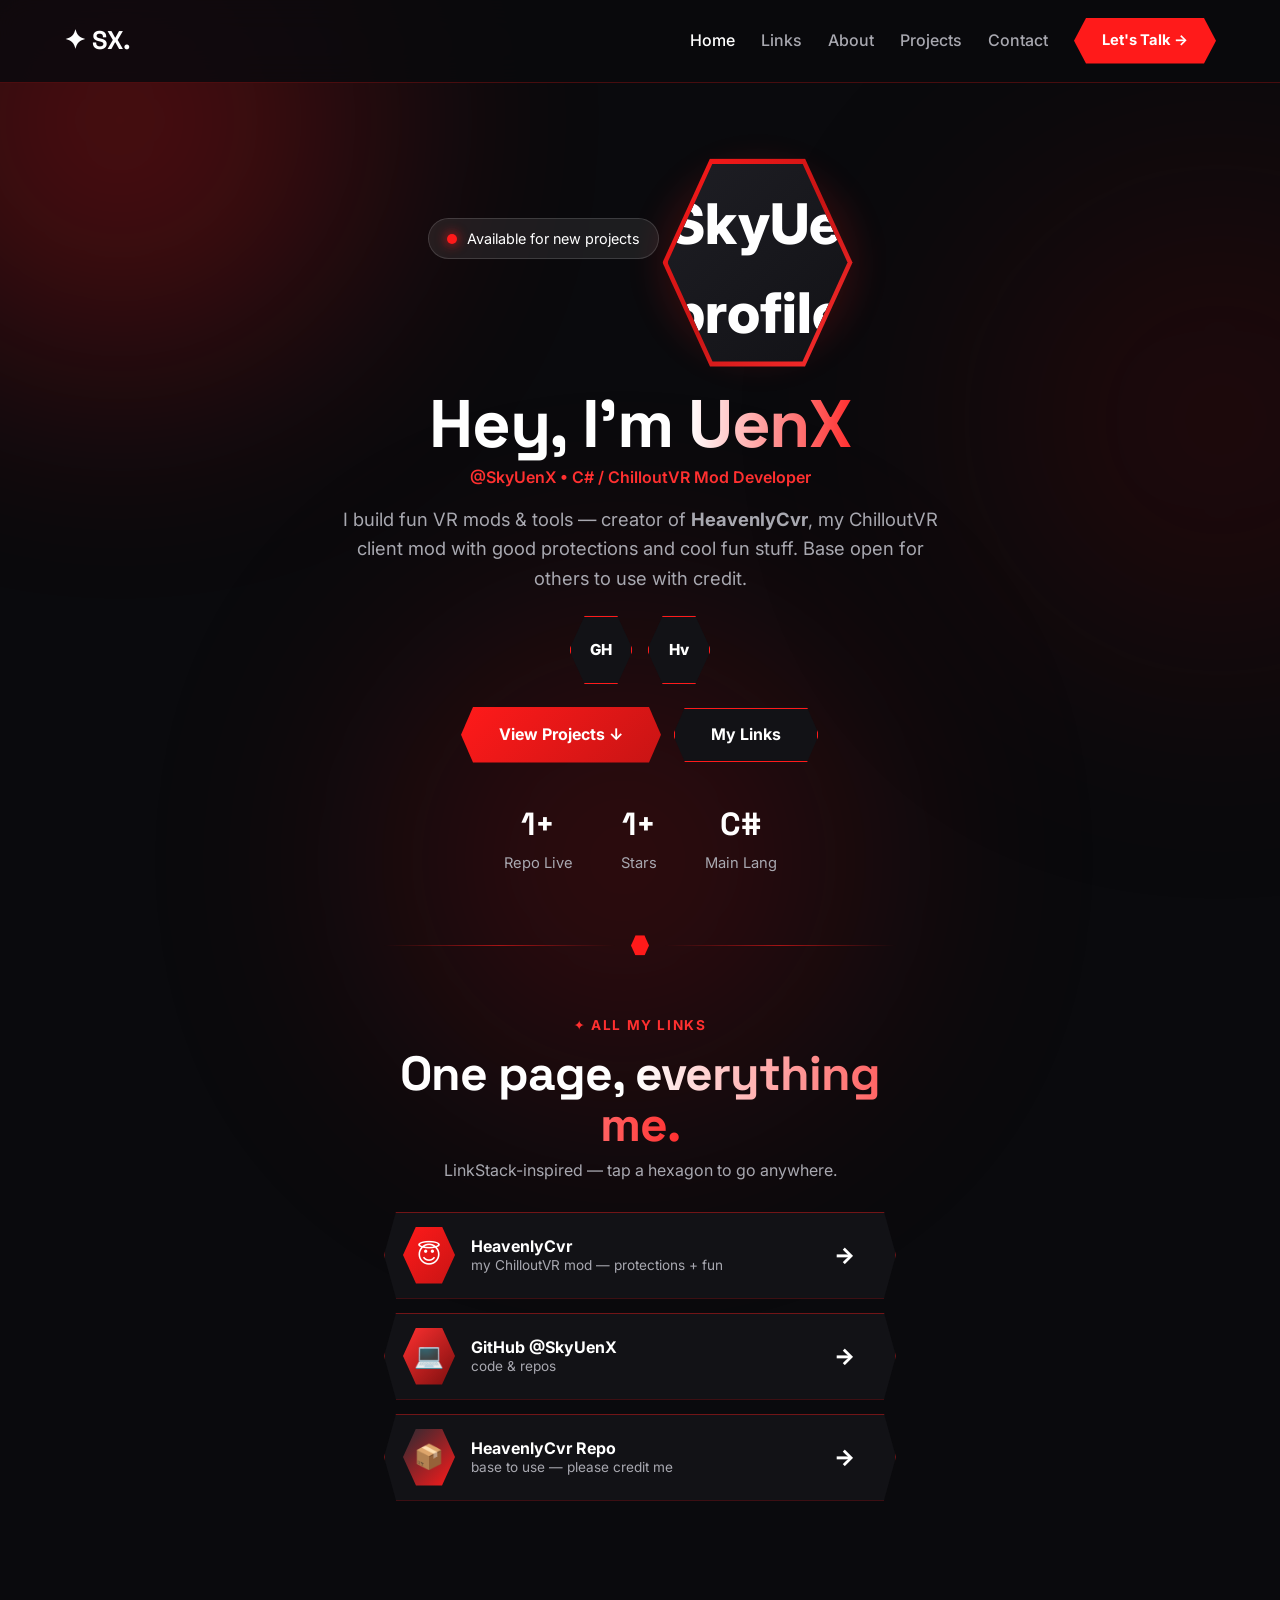
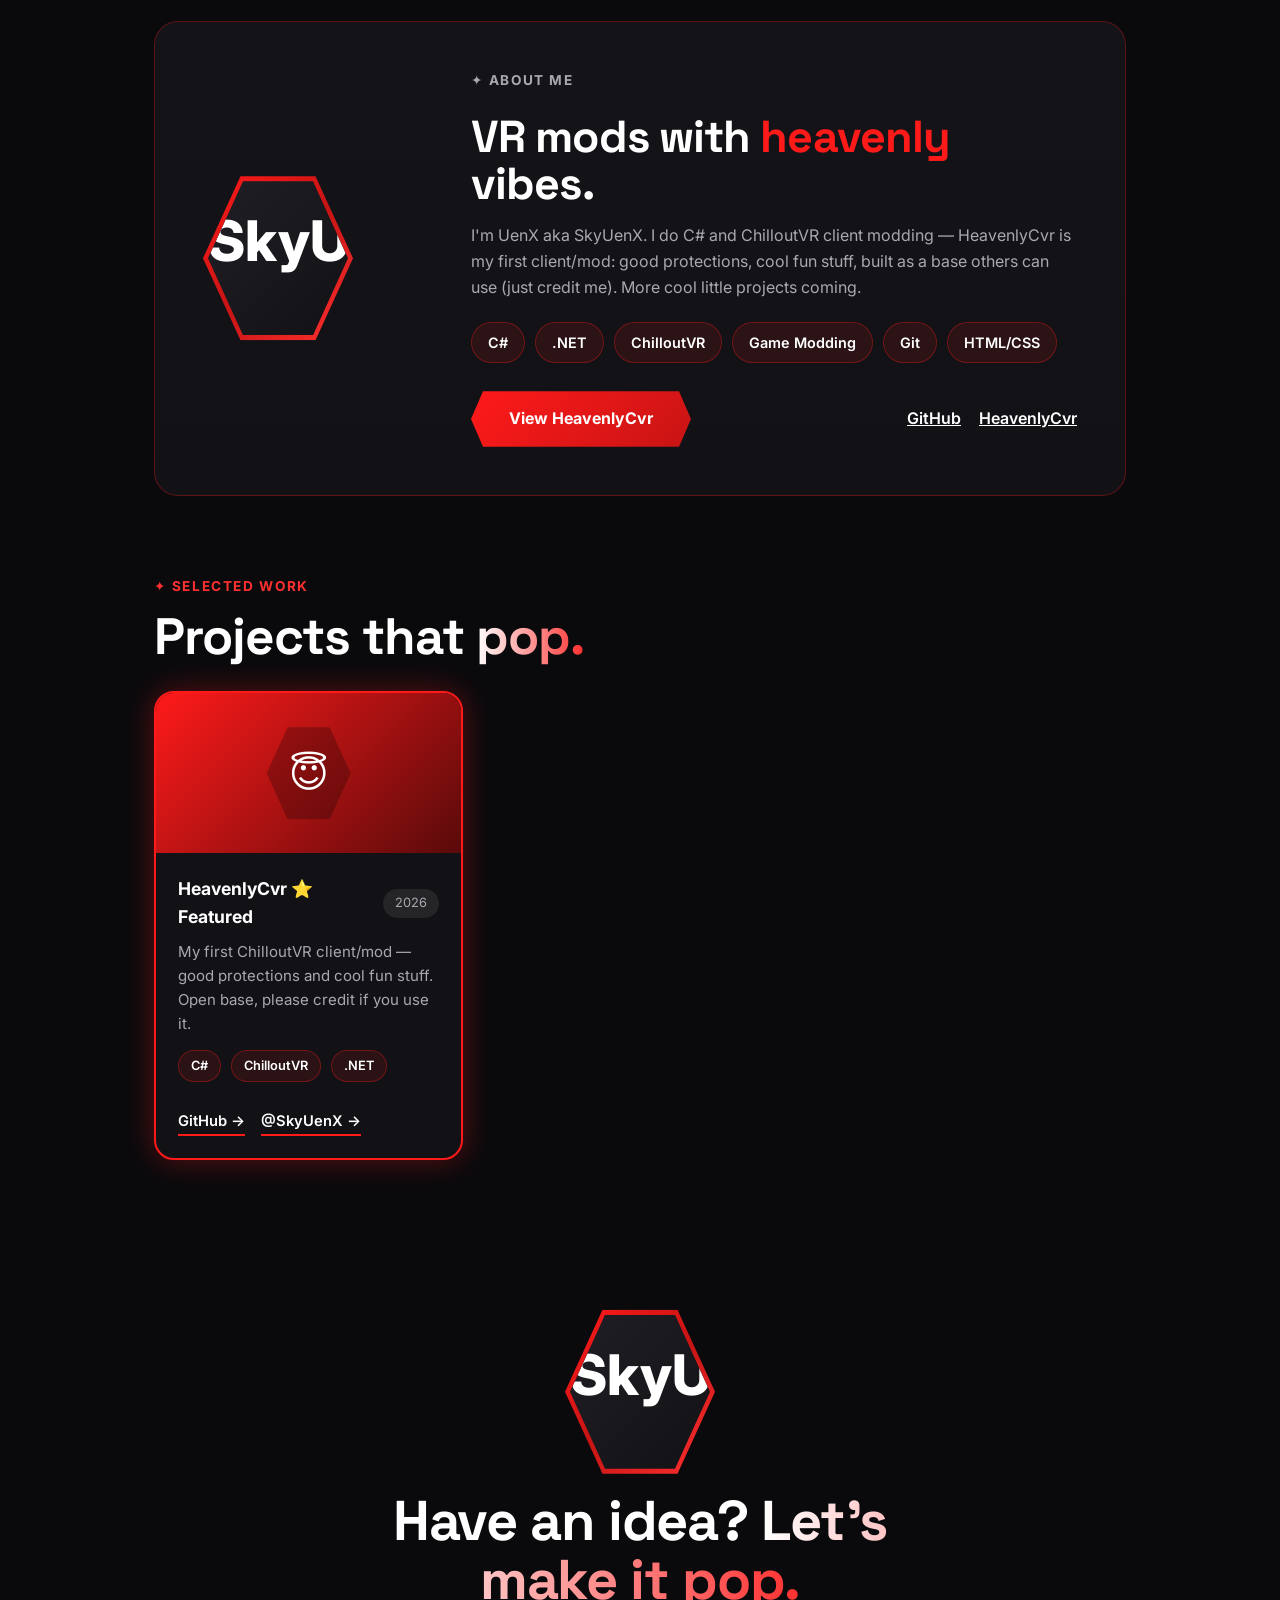
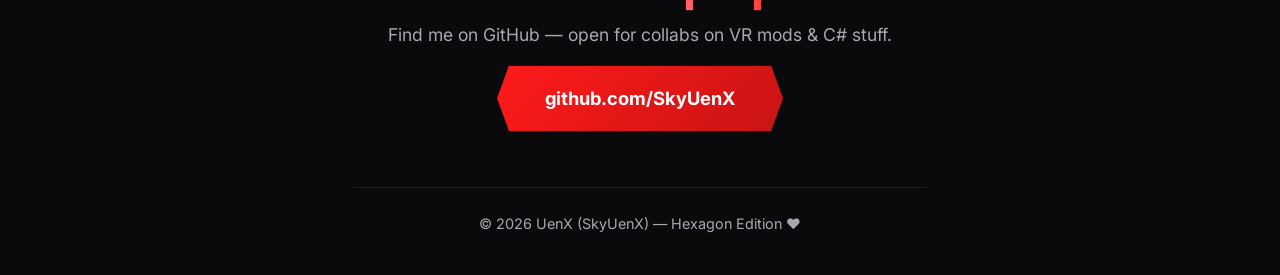
==== index.html @ cece9b30 "Launch hexagon portfolio" ====
<!DOCTYPE html>
<html lang="en">
<head>
  <meta charset="UTF-8" />
  <meta name="viewport" content="width=device-width, initial-scale=1.0" />
  <title>UenX (SkyUenX) — Portfolio</title>
  <meta name="description" content="Portfolio of UenX aka SkyUenX — C# developer, creator of HeavenlyCvr ChilloutVR client mod." />
  <link rel="stylesheet" href="styles.css" />
  <link rel="preconnect" href="https://fonts.googleapis.com">
  <link rel="preconnect" href="https://fonts.gstatic.com" crossorigin>
  <link href="https://fonts.googleapis.com/css2?family=Inter:wght@400;500;600;700&family=Space+Grotesk:wght@500;600;700&display=swap" rel="stylesheet">
</head>
<body>
  <div class="blob blob-1"></div>
  <div class="blob blob-2"></div>
  <div class="blob blob-3"></div>

  <nav class="nav">
    <a href="#" class="logo">✦ SX.</a>
    <div class="nav-links">
      <a href="#home" class="active">Home</a>
      <a href="#links">Links</a>
      <a href="#about">About</a>
      <a href="#projects">Projects</a>
      <a href="#contact">Contact</a>
      <a href="#contact" class="btn-hex btn-hex-small">Let's Talk →</a>
    </div>
    <button class="menu-btn" aria-label="Menu">☰</button>
  </nav>

  <main>
    <!-- HERO / PROFILE — LinkStack style + old_portfolio vibe -->
    <section id="home" class="hero reveal">
      <div class="hero-badge">
        <span class="dot"></span>
        Available for new projects
      </div>

      <!-- HEXAGON AVATAR -->
      <div class="hex-avatar-wrap">
        <div class="hex-avatar-border">
          <div class="hex-avatar"><img src="https://avatars.githubusercontent.com/u/292712894?v=4" alt="SkyUenX profile"></div>
        </div>
        <div class="hex-glow"></div>
      </div>

      <h1>
        Hey, I'm <span class="gradient-text">UenX</span>
      </h1>
      <p class="handle">@SkyUenX • C# / ChilloutVR Mod Developer</p>
      <p class="subtitle">
        I build fun VR mods & tools — creator of
        <strong>HeavenlyCvr</strong>, my ChilloutVR client mod with
        good protections and cool fun stuff. Base open for others to use with credit.
      </p>

      <!-- HEXAGON SOCIAL ICONS -->
      <div class="hex-socials">
        <!-- EDIT LINKS -->
        <a href="https://github.com/SkyUenX" target="_blank" rel="noopener" class="hex-icon" title="GitHub">GH</a>
        <a href="https://github.com/SkyUenX/HeavenlyCvr" target="_blank" rel="noopener" class="hex-icon" title="HeavenlyCvr">Hv</a>
      </div>

      <div class="hero-cta">
        <a href="#projects" class="btn-hex btn-hex-primary">View Projects ↓</a>
        <a href="#links" class="btn-hex btn-hex-ghost">My Links</a>
      </div>

      <div class="hero-stats">
        <div><strong data-count="1">0</strong><span>Repo Live</span></div>
        <div><strong data-count="1">0</strong><span>Stars</span></div>
        <div><strong>C#</strong><span>Main Lang</span></div>
      </div>
    </section>

    <div class="heavenly-divider" aria-hidden="true">
      <span class="divider-line"></span>
      <span class="divider-hex"></span>
      <span class="divider-line"></span>
    </div>

    <!-- LINKS — LinkStack style, hexagon buttons -->
    <section id="links" class="links reveal">
      <p class="label">✦ ALL MY LINKS</p>
      <h2>One page, <span class="gradient-text">everything me.</span></h2>
      <p class="section-sub">LinkStack-inspired — tap a hexagon to go anywhere.</p>

      <div class="link-list">
        <!-- EDIT THESE: your real links -->
        <a href="#projects" class="hex-link hex-link-1">
          <span class="hex-link-icon">😇</span>
          <span class="hex-link-text"><strong>HeavenlyCvr</strong><small>my ChilloutVR mod — protections + fun</small></span>
          <span class="hex-link-arrow">→</span>
        </a>
        <a href="https://github.com/SkyUenX" target="_blank" rel="noopener" class="hex-link hex-link-2">
          <span class="hex-link-icon">💻</span>
          <span class="hex-link-text"><strong>GitHub @SkyUenX</strong><small>code & repos</small></span>
          <span class="hex-link-arrow">→</span>
        </a>
        <a href="https://github.com/SkyUenX/HeavenlyCvr" target="_blank" rel="noopener" class="hex-link hex-link-3">
          <span class="hex-link-icon">📦</span>
          <span class="hex-link-text"><strong>HeavenlyCvr Repo</strong><small>base to use — please credit me</small></span>
          <span class="hex-link-arrow">→</span>
        </a>
      </div>
    </section>

    <!-- ABOUT -->
    <section id="about" class="about reveal">
      <div class="about-card">
        <div class="about-photo">
          <div class="hex-avatar-wrap small">
            <div class="hex-avatar-border">
              <div class="hex-avatar"><img src="https://avatars.githubusercontent.com/u/292712894?v=4" alt="SkyUenX"></div>
            </div>
          </div>
        </div>
        <div class="about-text">
          <p class="label">✦ ABOUT ME</p>
          <h2>VR mods with <em>heavenly</em> vibes.</h2>
          <p>
            I'm UenX aka SkyUenX. I do C# and ChilloutVR client modding —
            HeavenlyCvr is my first client/mod: good protections, cool fun stuff,
            built as a base others can use (just credit me). More cool little projects coming.
          </p>
          <div class="tags">
            <span>C#</span><span>.NET</span><span>ChilloutVR</span>
            <span>Game Modding</span><span>Git</span><span>HTML/CSS</span>
          </div>
          <div class="about-buttons">
            <a href="https://github.com/SkyUenX/HeavenlyCvr" target="_blank" rel="noopener" class="btn-hex btn-hex-primary">View HeavenlyCvr</a>
            <div class="socials">
              <a href="https://github.com/SkyUenX" target="_blank" rel="noopener">GitHub</a>
              <a href="https://github.com/SkyUenX/HeavenlyCvr" target="_blank" rel="noopener">HeavenlyCvr</a>
            </div>
          </div>
        </div>
      </div>
    </section>

    <!-- PROJECTS -->
    <section id="projects" class="projects reveal">
      <p class="label">✦ SELECTED WORK</p>
      <div class="projects-header">
        <h2>Projects that <span class="gradient-text">pop.</span></h2>
      </div>

      <div class="projects-grid">
        <article class="project-card featured" data-category="web">
          <div class="project-thumb thumb-1"><span class="mini-hex">😇</span></div>
          <div class="project-body">
            <div class="project-top"><h3>HeavenlyCvr ⭐ Featured</h3><span class="year">2026</span></div>
            <p>My first ChilloutVR client/mod — good protections and cool fun stuff. Open base, please credit if you use it.</p>
            <div class="tags small"><span>C#</span><span>ChilloutVR</span><span>.NET</span></div>
            <div class="project-links"><a href="https://github.com/SkyUenX/HeavenlyCvr" target="_blank" rel="noopener">GitHub →</a><a href="https://github.com/SkyUenX" target="_blank" rel="noopener">@SkyUenX →</a></div>
          </div>
        </article>

      </div>
    </section>

    <!-- CONTACT / FOOTER -->
    <section id="contact" class="contact reveal">
      <div class="hex-avatar-wrap small center">
        <div class="hex-avatar-border">
          <div class="hex-avatar"><img src="https://avatars.githubusercontent.com/u/292712894?v=4" alt="SkyUenX"></div>
        </div>
      </div>
      <h2>Have an idea? <span class="gradient-text">Let's make it pop.</span></h2>
      <p>Find me on GitHub — open for collabs on VR mods & C# stuff.</p>
      <a href="https://github.com/SkyUenX" target="_blank" rel="noopener" class="btn-hex btn-hex-primary btn-hex-big">github.com/SkyUenX</a>
      <footer>© 2026 UenX (SkyUenX) — Hexagon Edition ♥</footer>
    </section>
  </main>

  <script src="script.js"></script>
</body>
</html>
---- styles.css ----
:root {
  /* HeavenlyCvr honeycomb theme — exact match to HeavenlyStyle.cs */
  --bg: #0a0a0d;
  --card: #121216;
  --text: #ffffff;
  --muted: #a8a8b0;
  --pink: #ff1a1a;
  --orange: #c81414;
  --yellow: #ff3030;
  --lime: #ffffff;
  --purple: #2a0d0d;
  --cyan: #ff8080;
  --accent: #ff1a1a;
  --accent-dark: #c81414;
  --face: #121216;
  --radius: 24px;
  --hex-pointy: polygon(25% 0%, 75% 0%, 100% 50%, 75% 100%, 25% 100%, 0% 50%);
  --hex-wide: polygon(12px 0, calc(100% - 12px) 0, 100% 50%, calc(100% - 12px) 100%, 12px 100%, 0 50%);
}

* { margin: 0; padding: 0; box-sizing: border-box; }

body {
  font-family: 'Inter', system-ui, sans-serif;
  background: var(--bg);
  color: var(--text);
  overflow-x: hidden;
  line-height: 1.6;
}

h1, h2, .logo {
  font-family: 'Space Grotesk', sans-serif;
  line-height: 1.05;
  letter-spacing: -0.02em;
}

/* background blobs — heavenly red glow */
.blob {
  position: fixed; width: 480px; height: 480px;
  border-radius: 50%; filter: blur(130px);
  opacity: 0.28; z-index: -1;
  animation: float 12s ease-in-out infinite alternate;
}
.blob-1 { background: #ff1a1a; top: -120px; left: -120px; }
.blob-2 { background: #5a0a0a; top: 20%; right: -180px; animation-delay: -4s; }
.blob-3 { background: #c81414; bottom: -200px; left: 30%; animation-delay: -8s; opacity: 0.2; }
@keyframes float { to { transform: translate(60px, 80px) scale(1.15); } }

/* nav */
.nav {
  display: flex; justify-content: space-between; align-items: center;
  padding: 18px 5vw; position: sticky; top: 0;
  backdrop-filter: blur(16px);
  background: rgba(10,10,13,0.85);
  border-bottom: 1px solid rgba(255,26,26,0.25);
  z-index: 10;
}
.logo { font-size: 1.6rem; font-weight: 700; color: #fff; text-decoration: none; }
.nav-links { display: flex; gap: 26px; align-items: center; }
.nav-links a:not(.btn-hex) { color: var(--muted); text-decoration: none; font-weight: 500; }
.nav-links a.active, .nav-links a:not(.btn-hex):hover { color: #fff; }
.menu-btn { display: none; background: none; border: 0; color: #fff; font-size: 1.6rem; }

/* ===== HEXAGON BUTTONS ===== */
.btn-hex {
  display: inline-block;
  padding: 15px 38px;
  font-weight: 700; text-decoration: none;
  clip-path: var(--hex-wide);
  transition: transform .2s, filter .2s;
  border: 0; cursor: pointer; font-size: 1rem;
  text-align: center;
}
.btn-hex-small { padding: 11px 28px; font-size: .92rem; background: var(--accent); color: #fff !important; }
.btn-hex-primary {
  background: linear-gradient(135deg, #ff1a1a, #c81414);
  color: #fff;
  /* red edge glow like Heavenly hex plates */
  filter: drop-shadow(0 0 12px rgba(255,26,26,.45));
}
.btn-hex-ghost { background: #121216; color: #fff; outline: 1px solid var(--accent); outline-offset: -2px; }
.btn-hex-big { font-size: 1.15rem; padding: 18px 48px; margin-top: 16px; }
.btn-hex:hover { transform: translateY(-3px) scale(1.03); filter: brightness(1.1); }

.btn-hex-filter {
  padding: 10px 28px; font-weight: 700; cursor: pointer;
  background: rgba(255,255,255,.07); color: var(--muted);
  clip-path: var(--hex-wide); border: 0;
}
.btn-hex-filter.active, .btn-hex-filter:hover { background: var(--accent); color: #fff; }

/* ===== HEXAGON AVATAR ===== */
.hex-avatar-wrap { position: relative; display: inline-block; margin: 26px 0 10px; }
.hex-avatar-wrap.small { margin: 0; }
.hex-avatar-wrap.center { display: flex; justify-content: center; margin-bottom: 18px; }
.hex-avatar-border {
  width: 190px; height: 208px;
  background: linear-gradient(135deg, #ff1a1a, #c81414, #ff3030);
  clip-path: var(--hex-pointy);
  padding: 5px;
  display: flex; align-items: center; justify-content: center;
  animation: spin-glow 8s linear infinite;
  filter: drop-shadow(0 0 24px rgba(255,26,26,.5));
}
.hex-avatar-wrap.small .hex-avatar-border { width: 150px; height: 164px; }
.hex-avatar {
  width: 100%; height: 100%;
  background: linear-gradient(135deg, #1e1e24, #121216);
  clip-path: var(--hex-pointy);
  display: flex; align-items: center; justify-content: center;
  font-size: 3.5rem; font-weight: 800; color: #fff;
  overflow: hidden;
}
.hex-avatar img { width: 100%; height: 100%; object-fit: cover; clip-path: var(--hex-pointy); }
.hex-glow {
  position: absolute; inset: -20px;
  background: radial-gradient(circle, rgba(255,26,26,.4), transparent 70%);
  z-index: -1; filter: blur(10px);
}

/* ===== HEXAGON SOCIAL ICONS ===== */
.hex-socials { display: flex; gap: 14px; justify-content: center; margin: 22px 0; flex-wrap: wrap; }
.hex-icon {
  width: 64px; height: 70px;
  background: #121216;
  clip-path: var(--hex-pointy);
  display: flex; align-items: center; justify-content: center;
  color: #fff; font-weight: 800; text-decoration: none; font-size: .95rem;
  border: 0; transition: transform .2s;
  outline: 1px solid var(--accent); outline-offset: -2px;
}
.hex-icon:hover { transform: translateY(-4px) scale(1.08); background: linear-gradient(135deg, #ff1a1a, #c81414); color: #fff; }

/* hero — centered LinkStack style */
.hero { padding: 50px 5vw 30px; max-width: 760px; margin: 0 auto; text-align: center; }
.hero-badge {
  display: inline-flex; align-items: center; gap: 10px;
  background: rgba(255,255,255,.08);
  border: 1px solid rgba(255,255,255,.14);
  padding: 8px 18px; border-radius: 100px;
  font-size: .9rem; margin-bottom: 8px;
}
.dot { width: 10px; height: 10px; border-radius: 50%; background: #ff1a1a; box-shadow: 0 0 12px #ff1a1a; animation: pulse 1.5s infinite; }
@keyframes pulse { 50% { opacity: .4; } }

.hero h1 { font-size: clamp(2.4rem, 6vw, 4.2rem); font-weight: 700; margin-top: 12px; }
.gradient-text {
  background: linear-gradient(90deg, #ffffff, #ff3030, #ff1a1a, #c81414);
  background-size: 300% 100%;
  -webkit-background-clip: text; background-clip: text; color: transparent;
  animation: grad 6s linear infinite;
}
@keyframes grad { to { background-position: 300% 0; } }
.handle { color: #ff3030; font-weight: 600; margin-top: 6px; }
.subtitle { font-size: 1.15rem; color: var(--muted); max-width: 600px; margin: 14px auto 6px; }
.hero-cta { display: flex; gap: 12px; justify-content: center; flex-wrap: wrap; margin-top: 18px; }
.hero-stats { display: flex; gap: 48px; justify-content: center; margin: 36px 0 20px; }
.hero-stats strong { font-size: 2rem; display: block; font-family: 'Space Grotesk'; }
.hero-stats span { color: var(--muted); font-size: .92rem; }

/* heavenly divider — replaces marquee */
.heavenly-divider {
  display: flex; align-items: center; gap: 16px;
  max-width: 640px; margin: 10px auto 0; padding: 0 5vw;
}
.divider-line {
  flex: 1; height: 1px;
  background: linear-gradient(90deg, transparent, rgba(255,26,26,.6), transparent);
}
.divider-hex {
  width: 18px; height: 20px; flex-shrink: 0;
  background: #ff1a1a;
  clip-path: var(--hex-pointy);
  box-shadow: 0 0 12px rgba(255,26,26,.6);
}

/* links — LinkStack style */
.links { padding: 60px 5vw; max-width: 640px; margin: 0 auto; text-align: center; }
.links h2 { font-size: clamp(2rem, 4.5vw, 3rem); margin-bottom: 8px; }
.section-sub { color: var(--muted); margin-bottom: 28px; }
.link-list { display: flex; flex-direction: column; gap: 14px; }
.hex-link {
  display: flex; align-items: center; gap: 16px;
  padding: 14px 30px 14px 18px;
  background: #121216;
  border: 1px solid rgba(255,26,26,.4);
  clip-path: var(--hex-wide);
  text-decoration: none; color: #fff;
  transition: transform .2s, background .2s;
  text-align: left;
}
.hex-link:hover { transform: scale(1.02); background: #1a1a20; border-color: #ff1a1a; }
.hex-link-icon {
  width: 52px; height: 57px; flex-shrink: 0;
  display: flex; align-items: center; justify-content: center; font-size: 1.5rem;
  clip-path: var(--hex-pointy); color: #fff;
}
.hex-link-1 .hex-link-icon { background: linear-gradient(135deg, #ff1a1a, #c81414); }
.hex-link-2 .hex-link-icon { background: linear-gradient(135deg, #ff3030, #7a0e0e); }
.hex-link-3 .hex-link-icon { background: linear-gradient(135deg, #2a2a32, #ff1a1a); }
.hex-link-4 .hex-link-icon { background: linear-gradient(135deg, #c81414, #2a0d0d); }
.hex-link-5 .hex-link-icon { background: linear-gradient(135deg, #ff1a1a, #ff8080); }
.hex-link-text { flex: 1; display: flex; flex-direction: column; line-height: 1.3; }
.hex-link-text small { color: var(--muted); font-size: .85rem; }
.hex-link-arrow { font-size: 1.4rem; font-weight: 800; padding-right: 10px; }

/* about */
.about { padding: 60px 5vw; max-width: 1100px; margin: 0 auto; }
.about-card {
  display: grid; grid-template-columns: 220px 1fr; gap: 48px; align-items: center;
  background: linear-gradient(180deg, #141418, #121216);
  border: 1px solid rgba(255,26,26,.3);
  border-radius: var(--radius);
  padding: 48px; backdrop-filter: blur(10px);
}
.label { color: #ff3030; font-weight: 700; letter-spacing: .12em; font-size: .85rem; margin-bottom: 12px; }
.about-text h2 { font-size: clamp(1.9rem, 4vw, 2.8rem); margin-bottom: 16px; }
.about-text h2 em { font-style: normal; color: #ff1a1a; }
.about-text p { color: var(--muted); margin-bottom: 22px; }
.tags { display: flex; flex-wrap: wrap; gap: 10px; margin-bottom: 28px; }
.tags span { padding: 8px 16px; border-radius: 100px; font-size: .9rem; font-weight: 600; background: rgba(255,26,26,.1); border: 1px solid rgba(255,26,26,.35); }
.about-buttons { display: flex; justify-content: space-between; align-items: center; flex-wrap: wrap; gap: 18px; }
.socials { display: flex; gap: 18px; }
.socials a { color: #fff; font-weight: 600; }

/* projects */
.projects { padding: 20px 5vw 80px; max-width: 1100px; margin: 0 auto; }
.projects-header { display: flex; justify-content: space-between; align-items: end; flex-wrap: wrap; gap: 20px; margin-bottom: 28px; }
.projects-header h2 { font-size: clamp(2rem, 4.5vw, 3.2rem); }
.filters { display: flex; gap: 8px; flex-wrap: wrap; }
.projects-grid { display: grid; grid-template-columns: repeat(3, 1fr); gap: 22px; }
.project-card { background: var(--card); border: 1px solid rgba(255,26,26,.25); border-radius: 20px; overflow: hidden; transition: transform .25s, box-shadow .25s; }
.project-card:hover { transform: translateY(-8px); box-shadow: 0 20px 50px rgba(255,26,26,.25); }
.project-card.hide { display: none; }
.project-card.featured { border: 2px solid #ff1a1a; box-shadow: 0 0 30px rgba(255,26,26,.35); }
.project-thumb { height: 160px; display: flex; align-items: center; justify-content: center; }
.mini-hex {
  width: 84px; height: 92px; display: flex; align-items: center; justify-content: center;
  font-size: 2.4rem; background: rgba(0,0,0,.25);
  clip-path: var(--hex-pointy);
}
.thumb-1 { background: linear-gradient(135deg, #ff1a1a, #5a0a0a); }
.thumb-2 { background: linear-gradient(135deg, #2a0d0d, #c81414); }
.thumb-3 { background: linear-gradient(135deg, #1a1a20, #ff1a1a); }
.thumb-4 { background: linear-gradient(135deg, #c81414, #121216); }
.thumb-5 { background: linear-gradient(135deg, #ff3030, #7a0e0e); }
.thumb-6 { background: linear-gradient(135deg, #121216, #2a0d0d); }
.project-body { padding: 22px; }
.project-top { display: flex; justify-content: space-between; align-items: center; margin-bottom: 8px; }
.project-top h3 { font-size: 1.1rem; }
.year { font-size: .8rem; color: var(--muted); background: rgba(255,255,255,.08); padding: 4px 12px; border-radius: 100px; }
.project-body p { color: var(--muted); font-size: .94rem; margin-bottom: 14px; min-height: 44px; }
.tags.small span { padding: 5px 12px; font-size: .8rem; }
.project-links { display: flex; gap: 16px; margin-top: 14px; }
.project-links a { color: #fff; font-weight: 600; font-size: .92rem; text-decoration: none; border-bottom: 2px solid #ff1a1a; }
.project-links a:hover { color: #ff3030; border-color: #ff3030; }

/* contact */
.contact { text-align: center; padding: 70px 5vw 40px; max-width: 700px; margin: 0 auto; }
.contact h2 { font-size: clamp(2.2rem, 5vw, 3.5rem); margin-bottom: 12px; }
.contact p { color: var(--muted); font-size: 1.1rem; }
.contact footer { margin-top: 56px; color: var(--muted); font-size: .9rem; border-top: 1px solid rgba(255,26,26,.25); padding-top: 24px; }

/* reveal */
.reveal { opacity: 0; transform: translateY(30px); transition: all .8s cubic-bezier(.16,1,.3,1); }
.reveal.visible { opacity: 1; transform: none; }

/* responsive */
@media (max-width: 960px) { .projects-grid { grid-template-columns: repeat(2, 1fr); } }
@media (max-width: 820px) {
  .nav-links { display: none; }
  .nav-links.open { display: flex; position: absolute; top: 68px; left: 0; right: 0; background: #121216; flex-direction: column; padding: 24px; border-bottom: 1px solid rgba(255,26,26,.3); }
  .menu-btn { display: block; }
  .about-card { grid-template-columns: 1fr; padding: 28px; justify-items: center; text-align: center; }
  .tags, .about-buttons, .socials { justify-content: center; }
  .hero-stats { gap: 26px; }
  .projects-grid { grid-template-columns: 1fr; }
  .hex-link { padding: 12px 24px 12px 14px; }
}
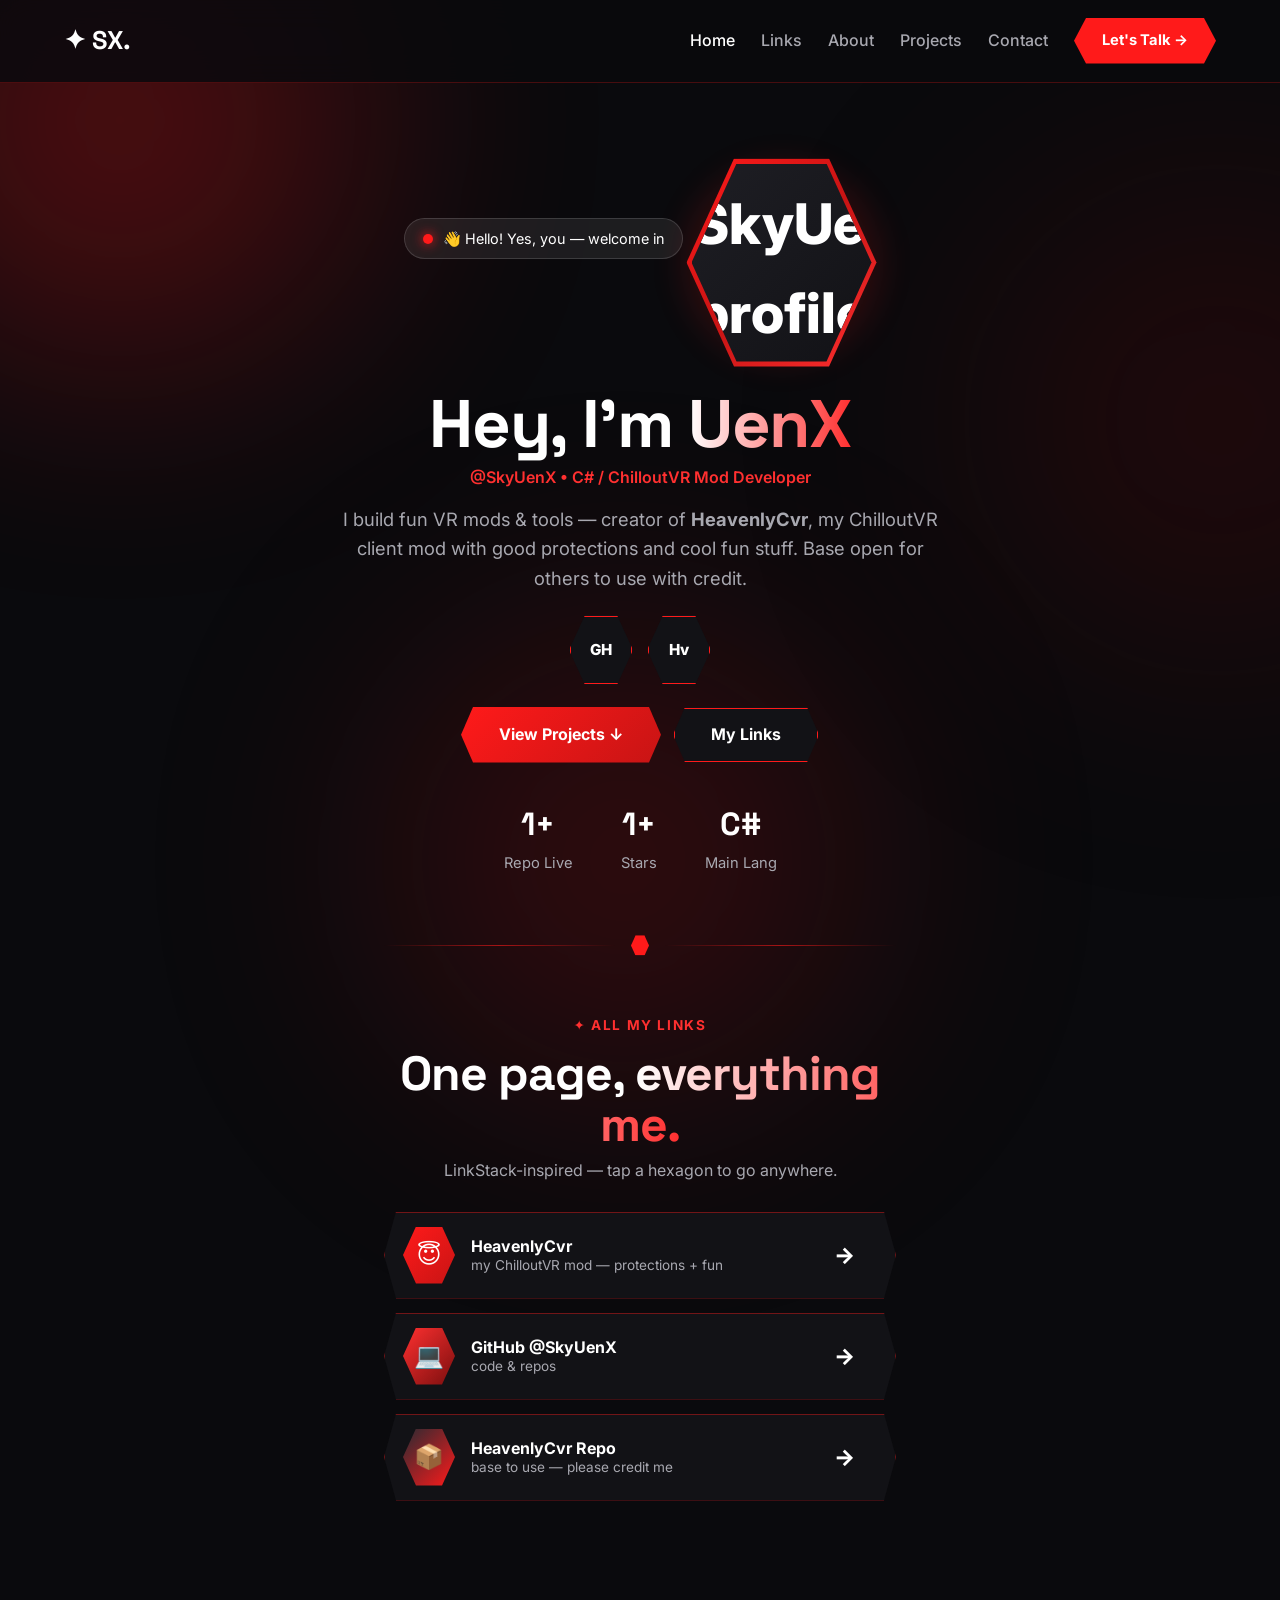
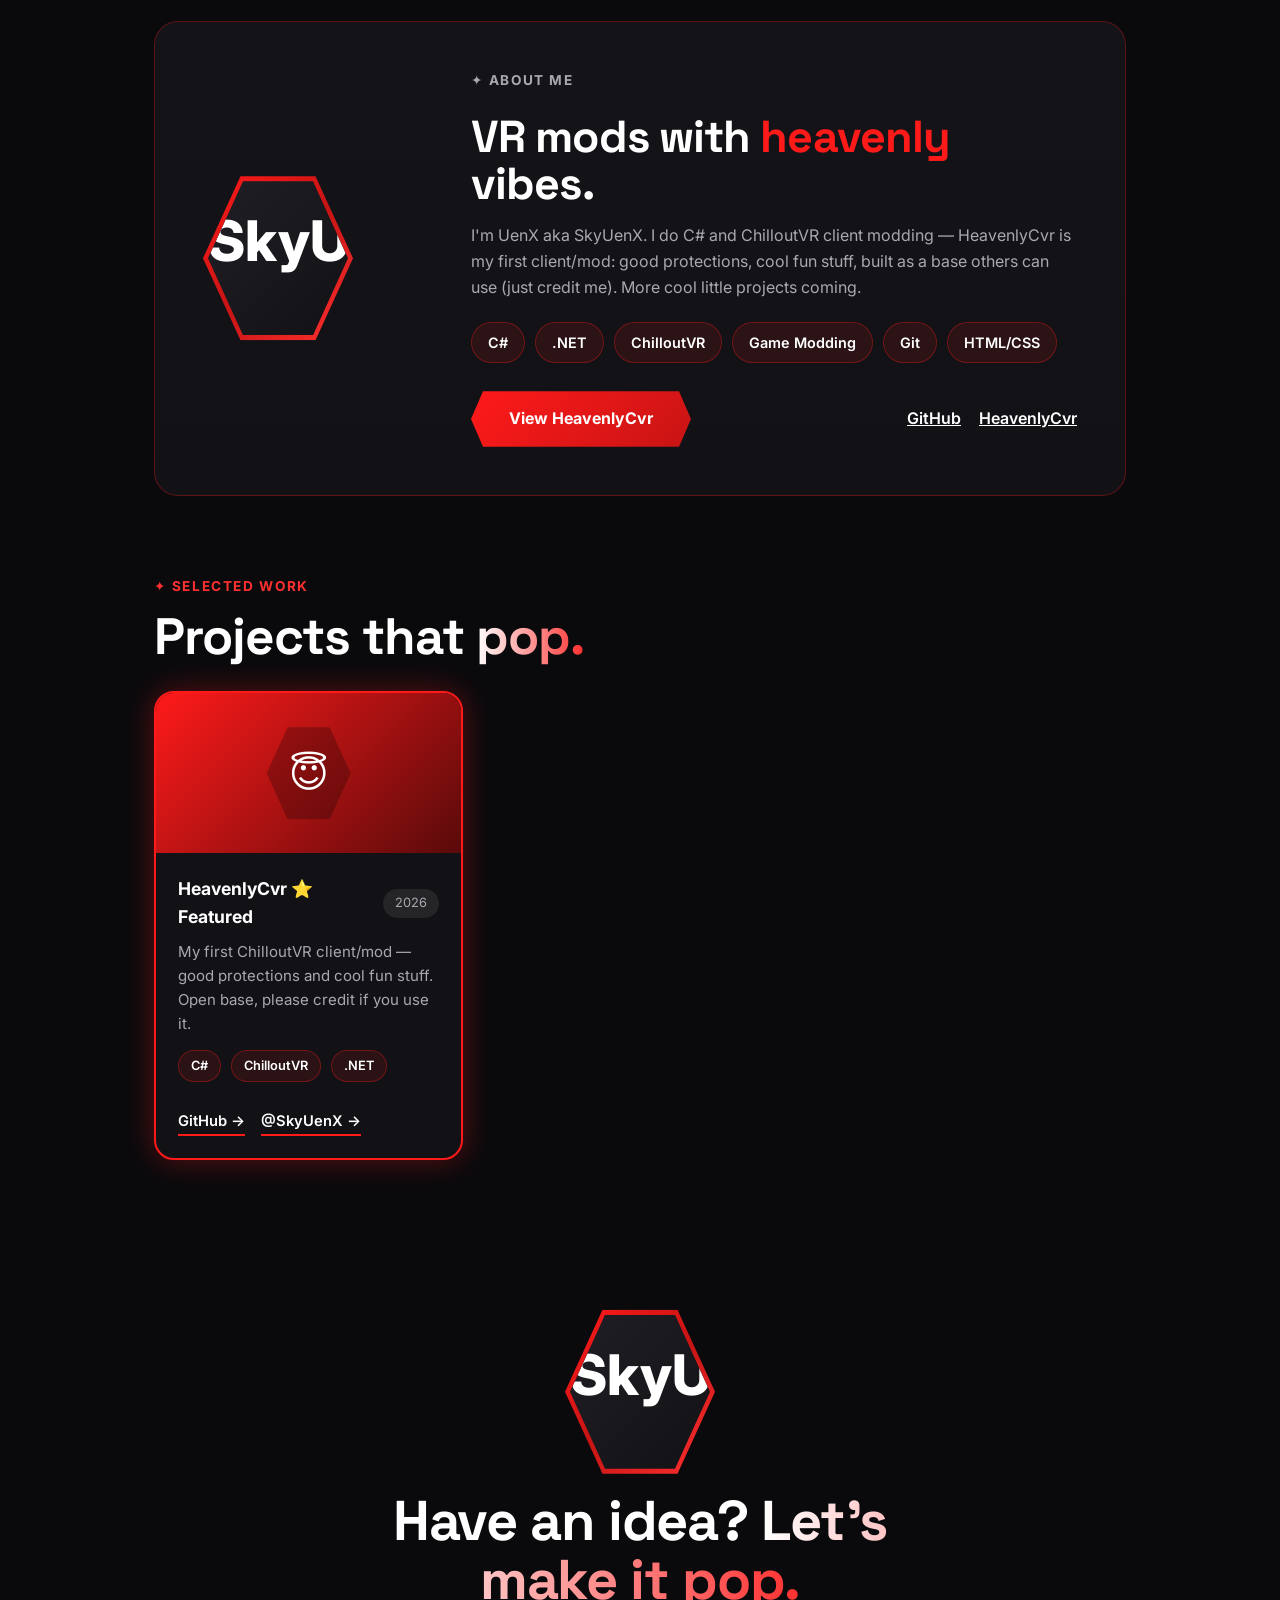
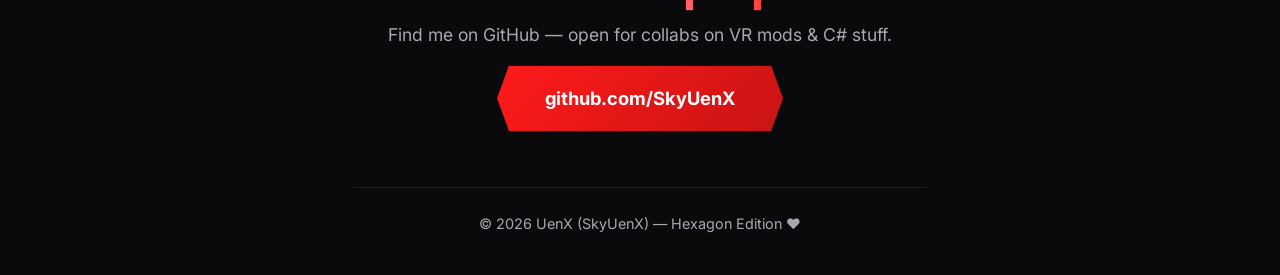
==== commit 0d8c230d: "Funny hero badge" ====
--- a/index.html
+++ b/index.html
@@ -33,7 +33,7 @@
     <section id="home" class="hero reveal">
       <div class="hero-badge">
         <span class="dot"></span>
-        Available for new projects
+        👋 Hello! Yes, you — welcome in
       </div>
 
       <!-- HEXAGON AVATAR -->
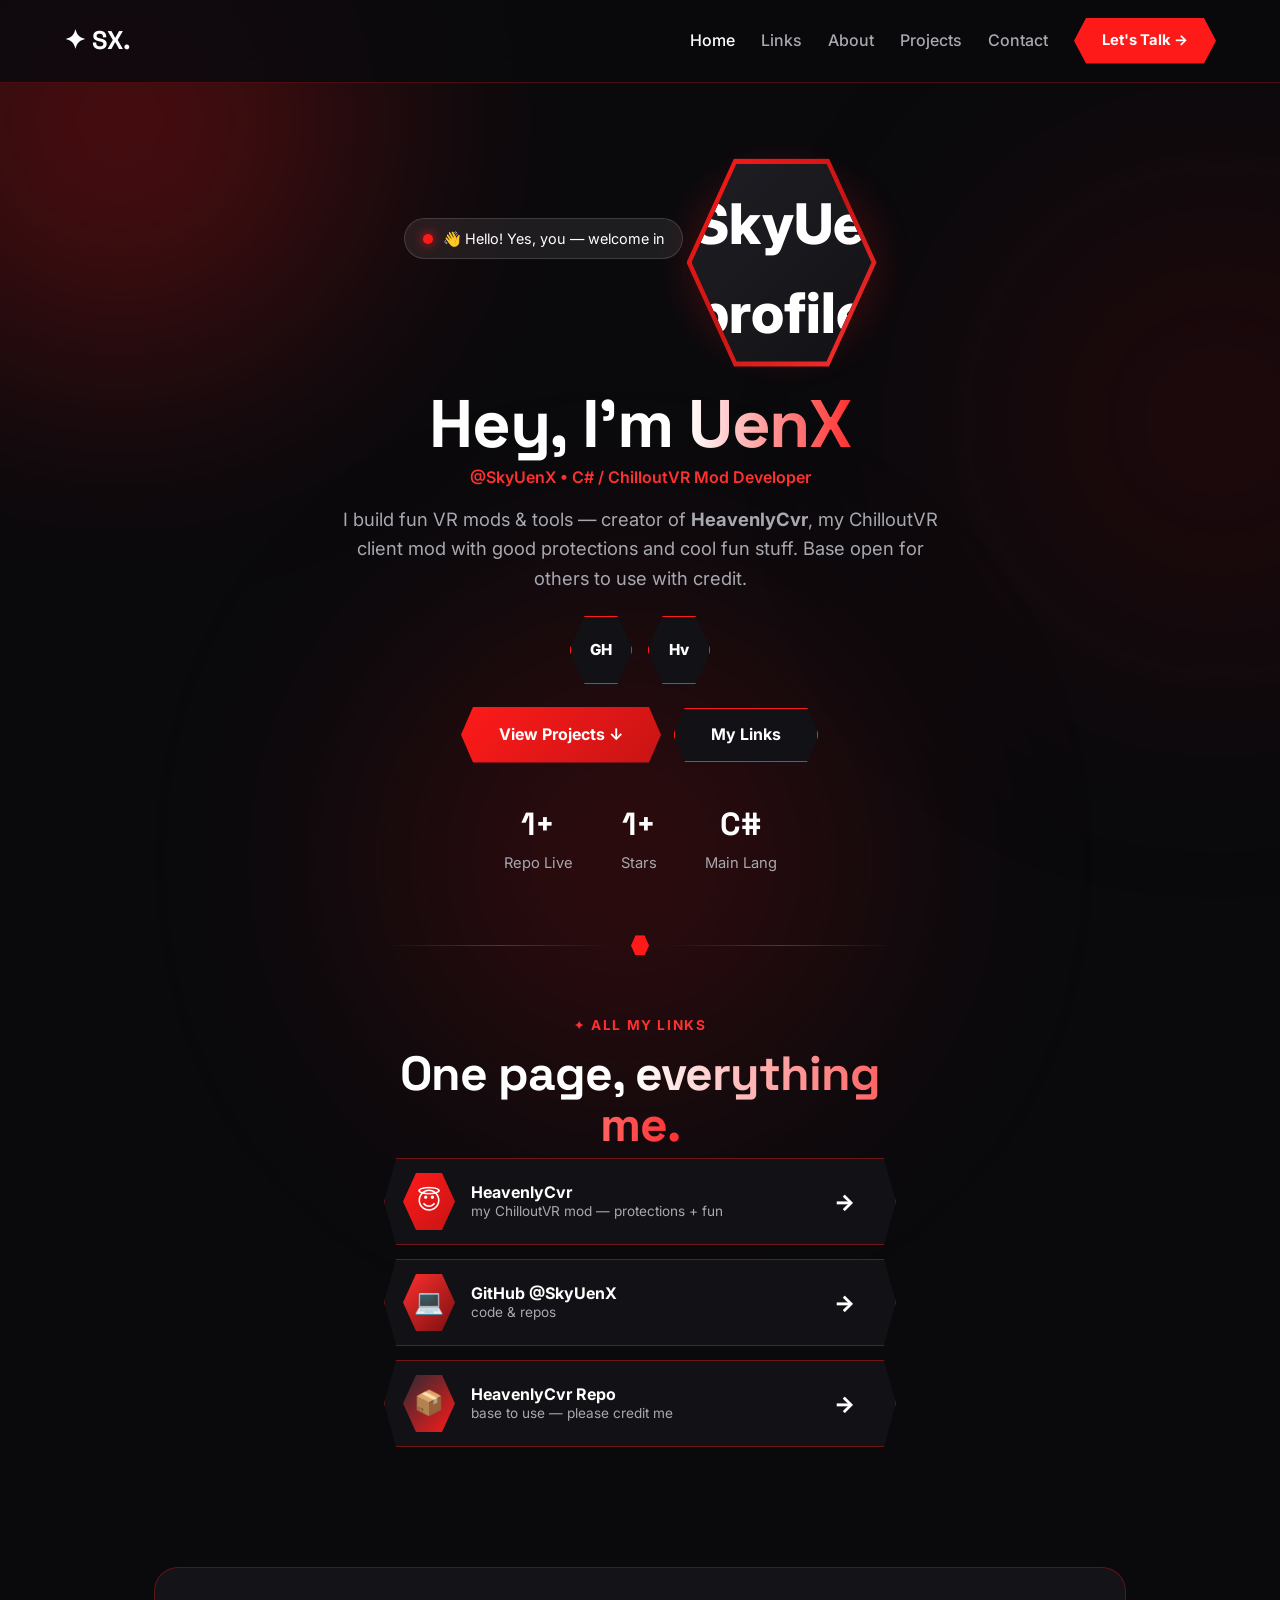
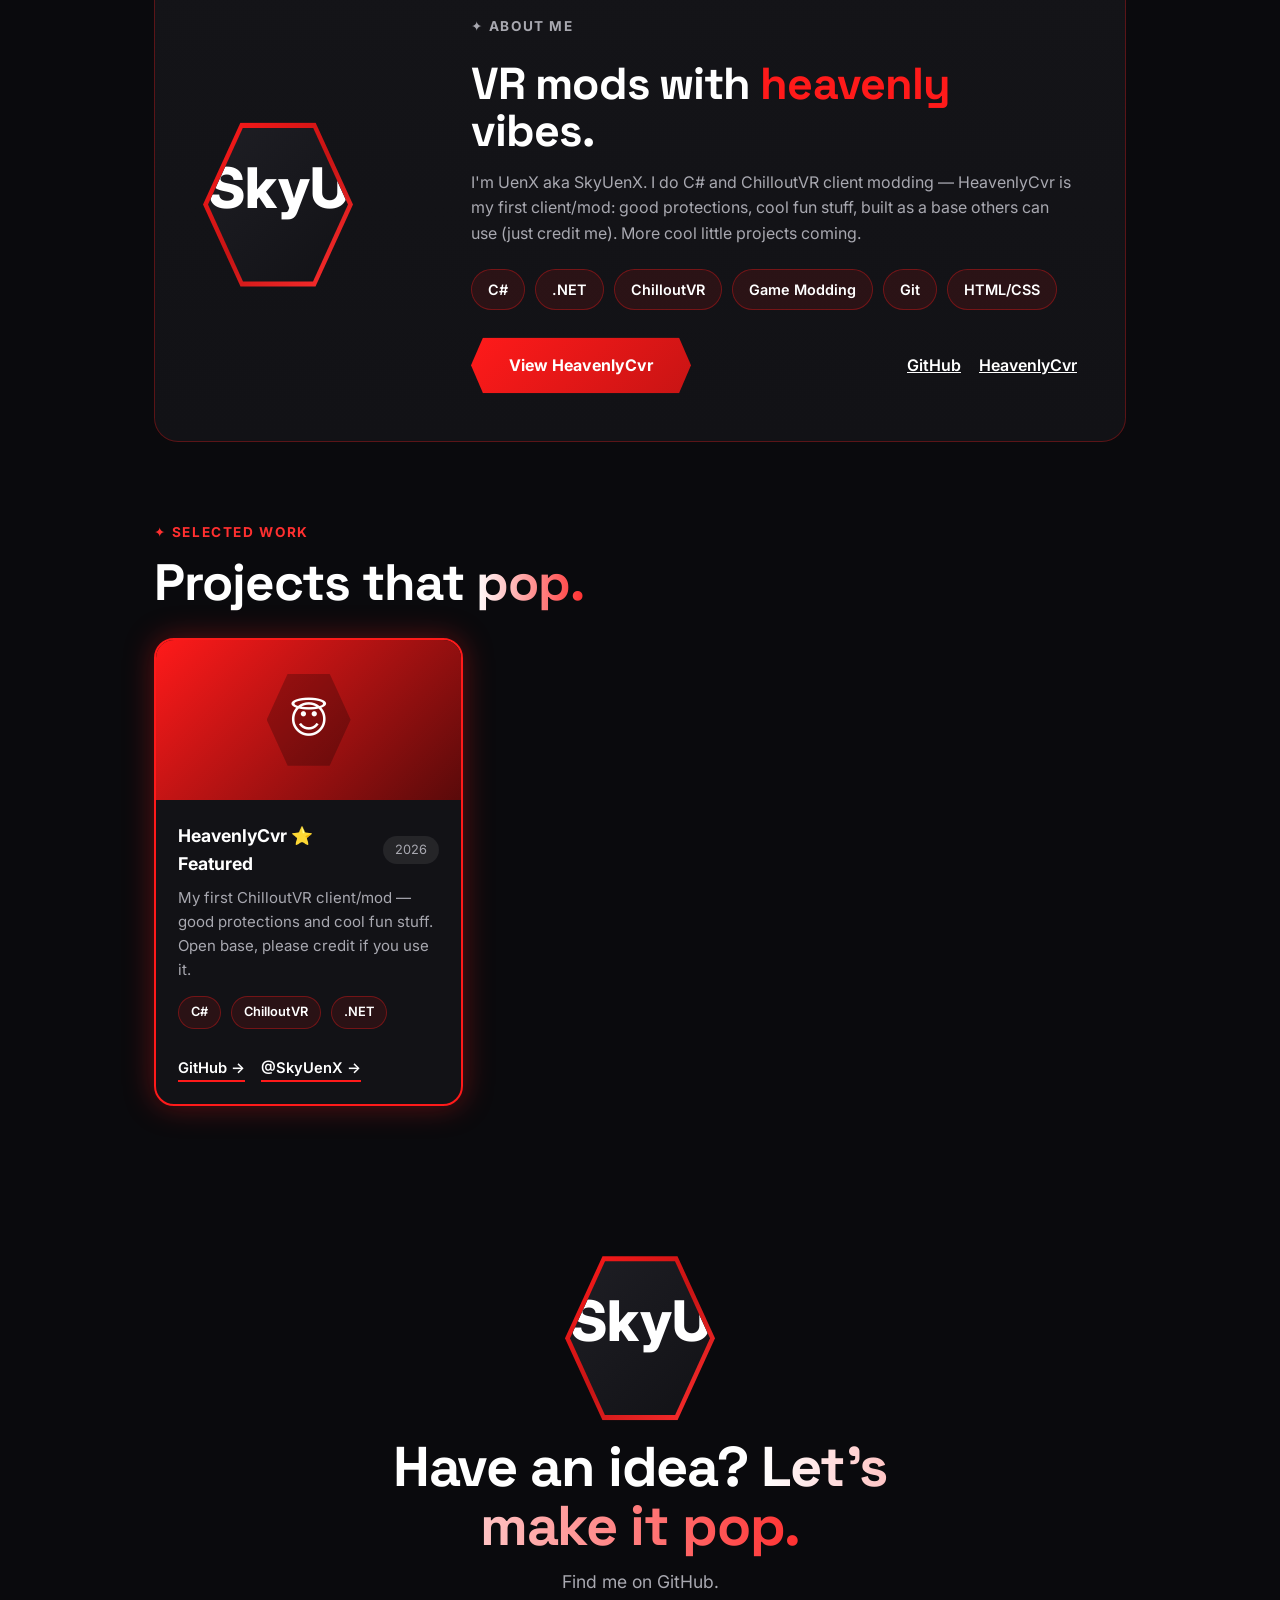
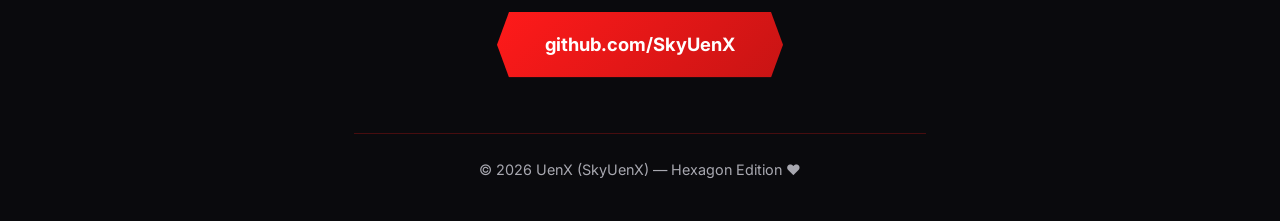
==== commit aa3ef20b: "Remove subtitle lines" ====
--- a/index.html
+++ b/index.html
@@ -83,7 +83,6 @@
     <section id="links" class="links reveal">
       <p class="label">✦ ALL MY LINKS</p>
       <h2>One page, <span class="gradient-text">everything me.</span></h2>
-      <p class="section-sub">LinkStack-inspired — tap a hexagon to go anywhere.</p>
 
       <div class="link-list">
         <!-- EDIT THESE: your real links -->
@@ -167,7 +166,7 @@
         </div>
       </div>
       <h2>Have an idea? <span class="gradient-text">Let's make it pop.</span></h2>
-      <p>Find me on GitHub — open for collabs on VR mods & C# stuff.</p>
+      <p>Find me on GitHub.</p>
       <a href="https://github.com/SkyUenX" target="_blank" rel="noopener" class="btn-hex btn-hex-primary btn-hex-big">github.com/SkyUenX</a>
       <footer>© 2026 UenX (SkyUenX) — Hexagon Edition ♥</footer>
     </section>
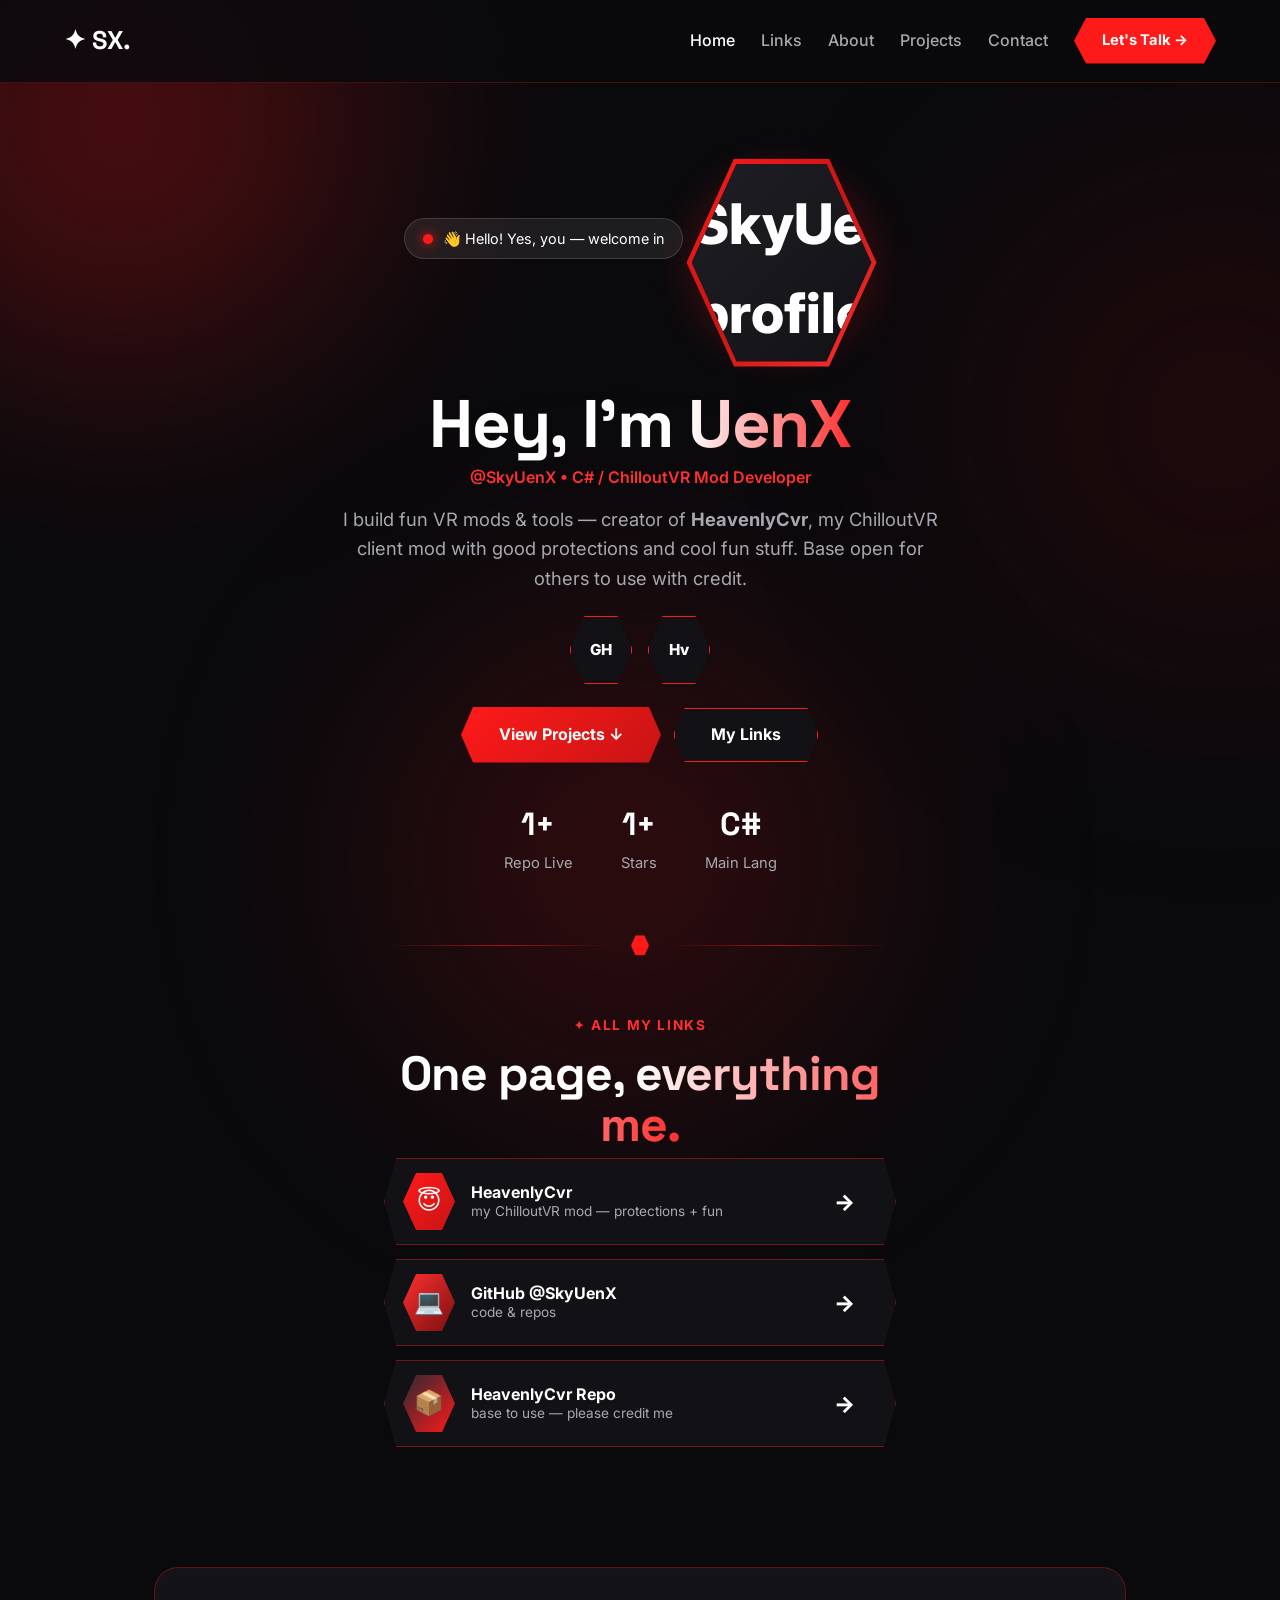
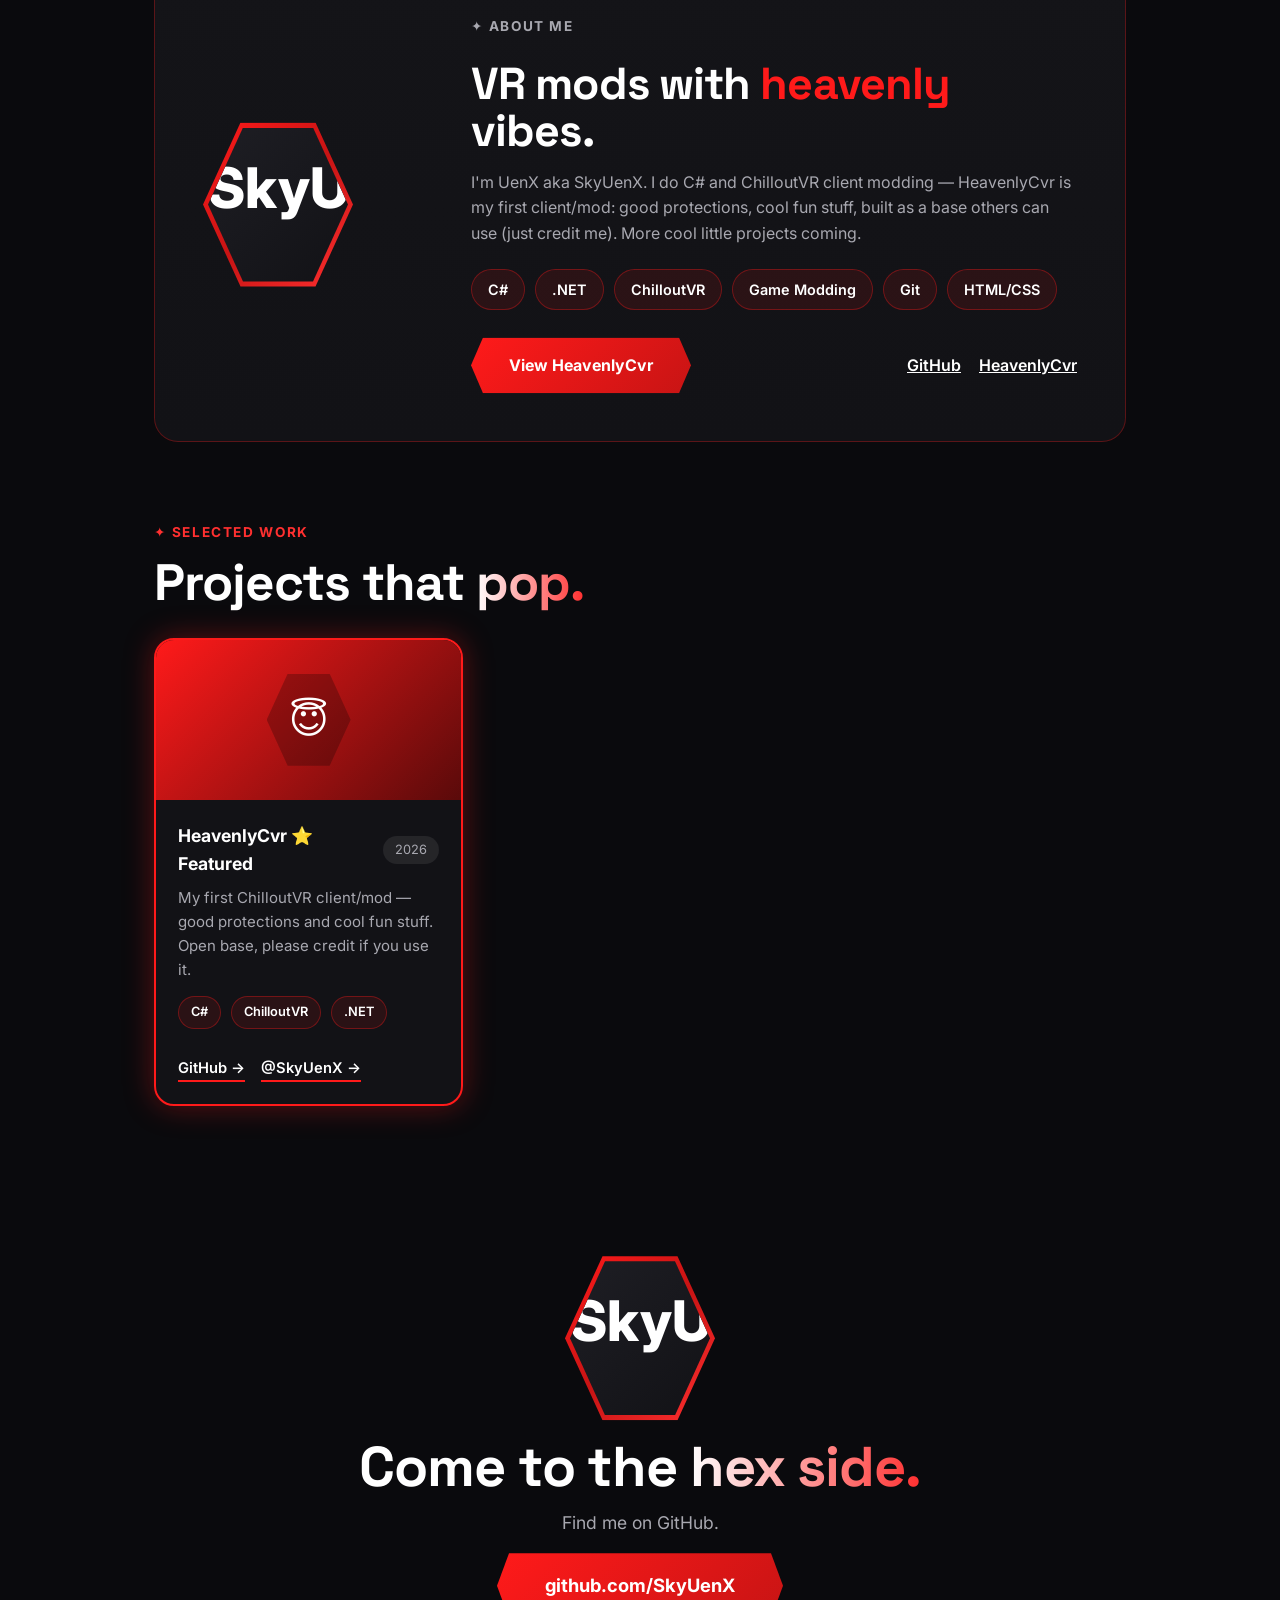
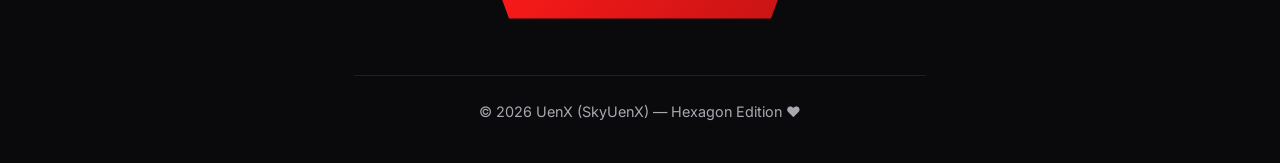
==== commit 03387cae: "Funny contact heading" ====
--- a/index.html
+++ b/index.html
@@ -165,7 +165,7 @@
           <div class="hex-avatar"><img src="https://avatars.githubusercontent.com/u/292712894?v=4" alt="SkyUenX"></div>
         </div>
       </div>
-      <h2>Have an idea? <span class="gradient-text">Let's make it pop.</span></h2>
+      <h2>Come to the <span class="gradient-text">hex side.</span></h2>
       <p>Find me on GitHub.</p>
       <a href="https://github.com/SkyUenX" target="_blank" rel="noopener" class="btn-hex btn-hex-primary btn-hex-big">github.com/SkyUenX</a>
       <footer>© 2026 UenX (SkyUenX) — Hexagon Edition ♥</footer>
